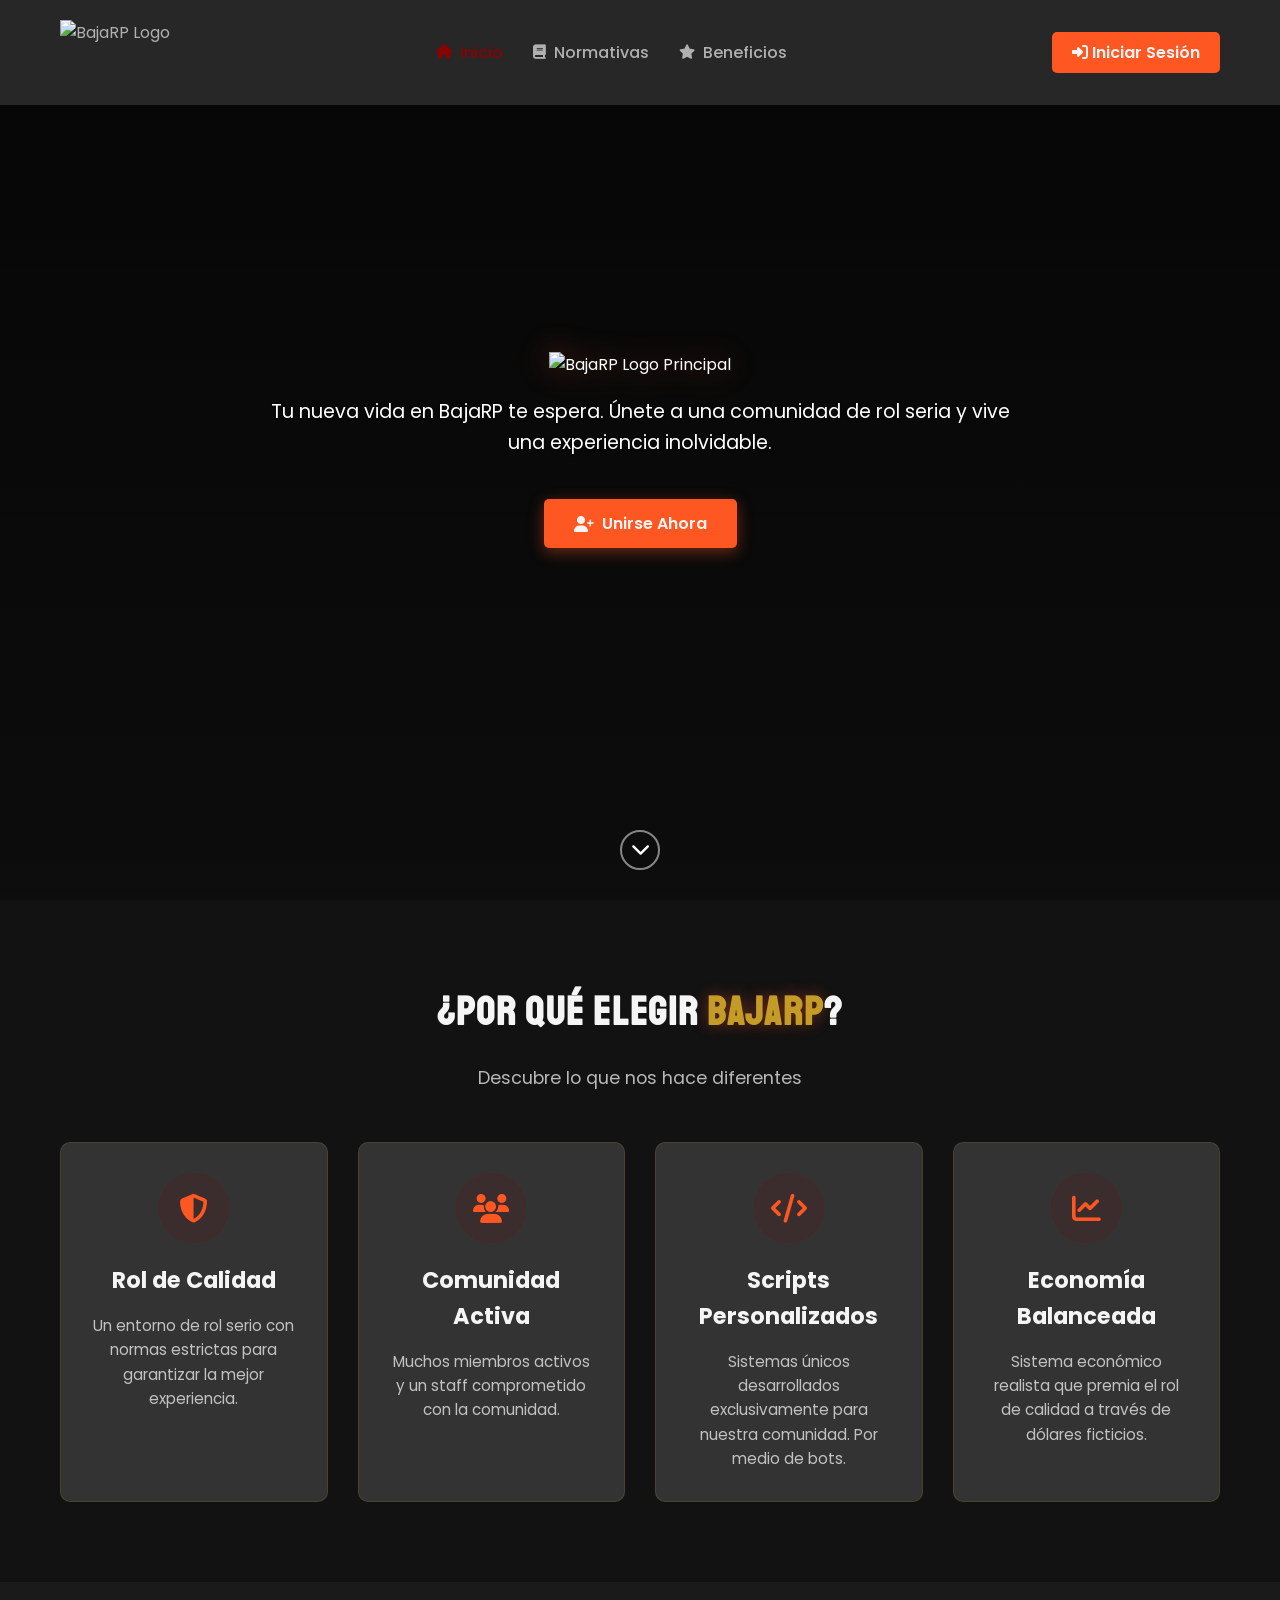
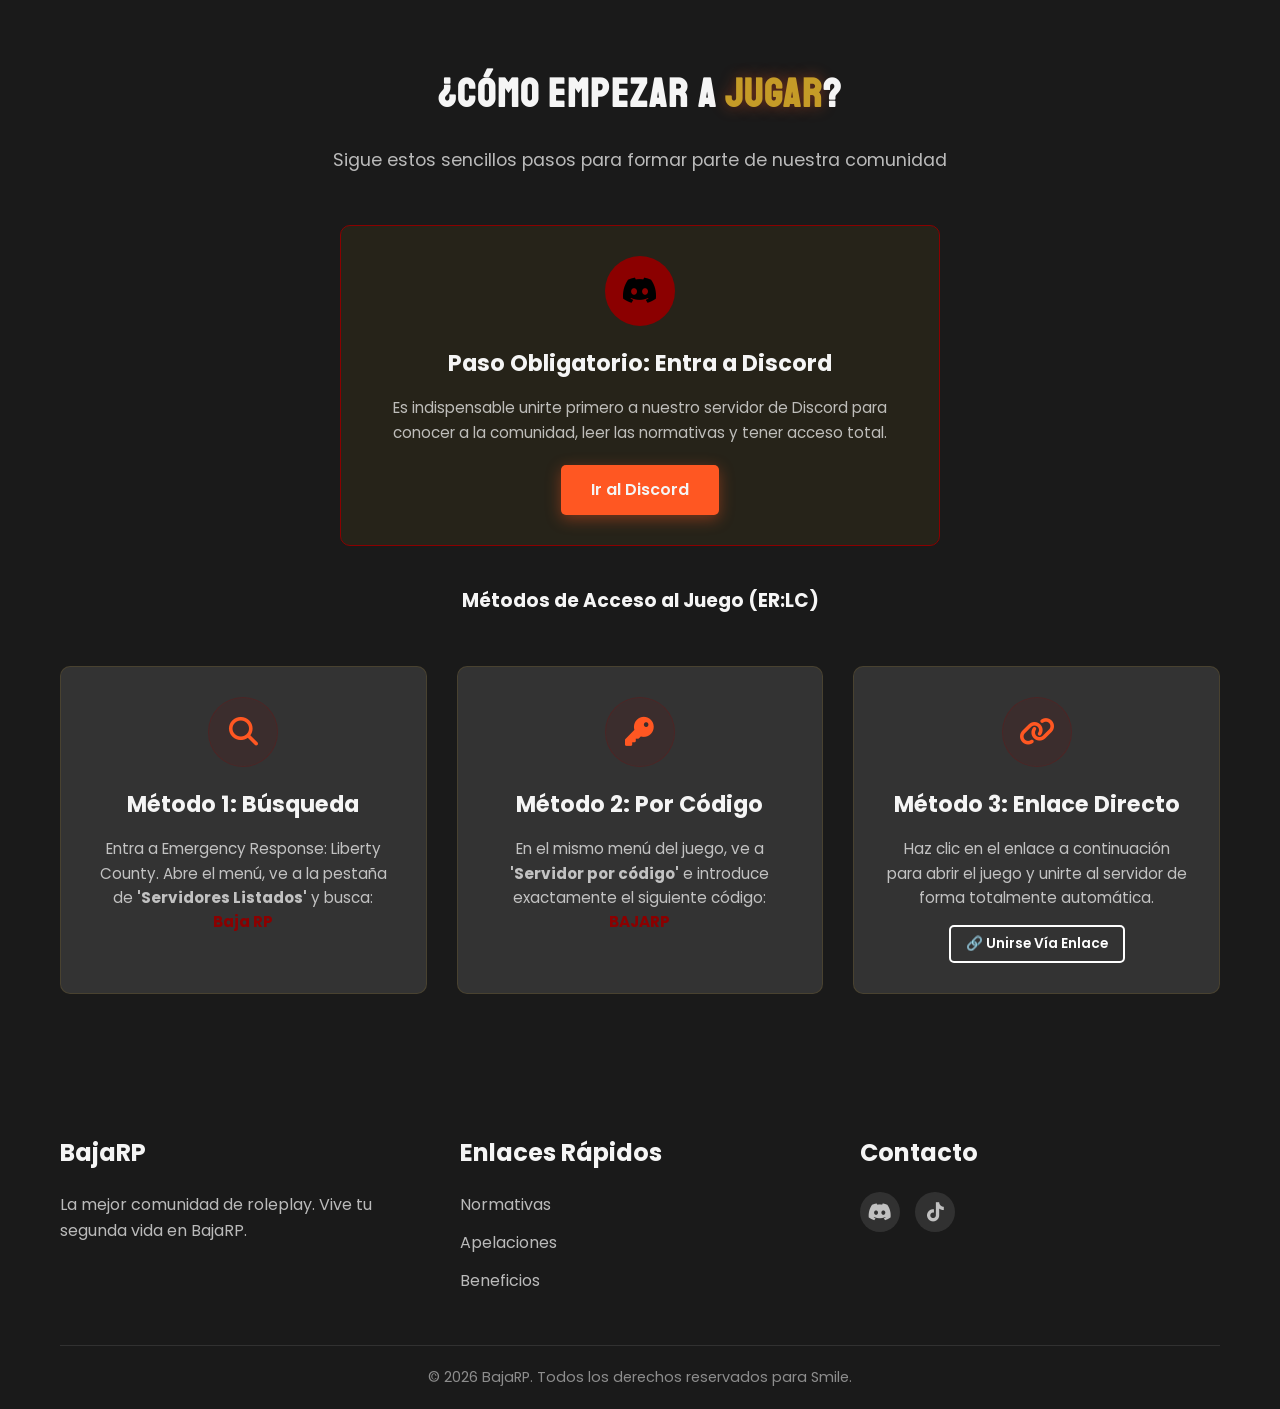
==== public/index.html @ ff9155d1 "Version estable de BajaRP Bot + Dashboard" ====
<!DOCTYPE html>
<html lang="es" data-theme="dark">

<head>
    <meta charset="UTF-8">
    <meta name="viewport" content="width=device-width, initial-scale=1.0">
    <meta name="description"
        content="BajaRP - Comunidad de rol serio en Emergency Response: Liberty County. Vive una experiencia única en BajaRP.">
    <meta name="keywords" content="Roblox, ER:LC, Roleplay, BajaRP, Comunidad de Rol">
    <title>BajaRP</title>
    <link rel="preconnect" href="https://fonts.googleapis.com">
    <link rel="preconnect" href="https://fonts.gstatic.com" crossorigin>
    <link
        href="https://fonts.googleapis.com/css2?family=Poppins:wght@300;400;500;600;700&family=Staatliches&display=swap"
        rel="stylesheet">
    <link rel="stylesheet" href="https://cdnjs.cloudflare.com/ajax/libs/font-awesome/6.4.0/css/all.min.css">
    <link rel="stylesheet" href="index.css">
    <link rel="icon"
        href="https://media.discordapp.net/attachments/1481747743230656571/1500738582866821270/bajaRP_logo-Photoroom.png?ex=69f98738&is=69f835b8&hm=70794989a9d25b7117a9d58a9d01a7d89463a1d4f2e08ca070c6a3346f572433&=&format=webp&quality=lossless&width=1133&height=800"
        type="image/x-icon">

</head>

<body>

    <!-- Navbar -->
    <nav class="navbar">
        <div class="container navbar-content">
            <a href="index.html" class="logo-link">
                <img src="https://media.discordapp.net/attachments/1481747743230656571/1500738582866821270/bajaRP_logo-Photoroom.png?ex=69f98738&is=69f835b8&hm=70794989a9d25b7117a9d58a9d01a7d89463a1d4f2e08ca070c6a3346f572433&=&format=webp&quality=lossless&width=1133&height=800"
                    alt="BajaRP Logo" class="logo">
            </a>

            <div class="mobile-menu-btn">
                <i class="fas fa-bars"></i>
            </div>

            <ul class="nav-links">
                <li><a href="index.html" class="active"><i class="fas fa-home"></i> Inicio</a></li>
                <li><a href="normativas.html"><i class="fas fa-book"></i> Normativas</a></li>
                <li><a href="beneficios.html"><i class="fas fa-star"></i> Beneficios</a></li>
                <li class="mobile-only"><a href="/auth/discord" class="nav-cta"><i class="fas fa-sign-in-alt"></i> Iniciar Sesión</a>
                </li>
            </ul>

            <div class="nav-actions">
                <a href="/auth/discord" class="nav-cta"><i class="fas fa-sign-in-alt"></i> Iniciar Sesión</a>
            </div>
        </div>
    </nav>

    <!-- Hero Section -->
    <section id="inicio" class="parallax">
        <div class="overlay"></div>
        <div class="text-content">
            <img src="https://media.discordapp.net/attachments/1481747743230656571/1500738582866821270/bajaRP_logo-Photoroom.png?ex=69f98738&is=69f835b8&hm=70794989a9d25b7117a9d58a9d01a7d89463a1d4f2e08ca070c6a3346f572433&=&format=webp&quality=lossless&width=1133&height=800"
                 alt="BajaRP Logo Principal" class="hero-logo" data-aos="fade-down" data-aos-duration="800">
            <p data-aos="fade-up" data-aos-duration="800" data-aos-delay="200">Tu nueva vida en BajaRP
                te espera. Únete a una comunidad de rol seria y vive una experiencia inolvidable.</p>
            <div class="cta-buttons" data-aos="fade-up" data-aos-duration="800" data-aos-delay="400">
                <a href="https://discord.gg/wjvk7D4Jxx" class="join-btn"><i class="fas fa-user-plus"></i> Unirse
                    Ahora</a>
            </div>
        </div>

        <a href="#features" class="scroll-down" data-aos="fade-up" data-aos-duration="1000" data-aos-delay="600">
            <i class="fas fa-chevron-down"></i>
        </a>
    </section>

    <!-- Features Section -->
    <section id="features" class="section">
        <div class="container">
            <h2 class="section-title" data-aos="fade-up">¿Por qué elegir <span>BajaRP</span>?</h2>
            <p class="section-subtitle" data-aos="fade-up" data-aos-delay="200">Descubre lo que nos hace diferentes</p>

            <div class="features-grid">
                <div class="feature-card" data-aos="fade-up" data-aos-delay="300">
                    <div class="feature-icon">
                        <i class="fas fa-shield-alt"></i>
                    </div>
                    <h3>Rol de Calidad</h3>
                    <p>Un entorno de rol serio con normas estrictas para garantizar la mejor experiencia.</p>
                </div>

                <div class="feature-card" data-aos="fade-up" data-aos-delay="400">
                    <div class="feature-icon">
                        <i class="fas fa-users"></i>
                    </div>
                    <h3>Comunidad Activa</h3>
                    <p>Muchos miembros activos y un staff comprometido con la comunidad.</p>
                </div>

                <div class="feature-card" data-aos="fade-up" data-aos-delay="500">
                    <div class="feature-icon">
                        <i class="fas fa-code"></i>
                    </div>
                    <h3>Scripts Personalizados</h3>
                    <p>Sistemas únicos desarrollados exclusivamente para nuestra comunidad. Por medio de bots.</p>
                </div>

                <div class="feature-card" data-aos="fade-up" data-aos-delay="600">
                    <div class="feature-icon">
                        <i class="fas fa-chart-line"></i>
                    </div>
                    <h3>Economía Balanceada</h3>
                    <p>Sistema económico realista que premia el rol de calidad a través de dólares ficticios.</p>
                </div>
            </div>
        </div>
    </section>

    <!-- Cómo Unirse Section -->
    <section id="join-steps" class="section dark-section">
        <div class="container">
            <h2 class="section-title" data-aos="fade-up">¿Cómo empezar a <span>Jugar</span>?</h2>
            <p class="section-subtitle" data-aos="fade-up" data-aos-delay="200">Sigue estos sencillos pasos para formar
                parte de nuestra comunidad</p>

            <div class="feature-card" data-aos="fade-up" data-aos-delay="300"
                style="max-width: 600px; margin: 0 auto 40px; background: rgba(255,184,0,0.05); border: 1px solid var(--primary-color);">
                <div class="feature-icon" style="background: var(--primary-color); color: #000;">
                    <i class="fab fa-discord"></i>
                </div>
                <h3>Paso Obligatorio: Entra a Discord</h3>
                <p>Es indispensable unirte primero a nuestro servidor de Discord para conocer a la comunidad, leer las
                    normativas y tener acceso total.</p>
                <a href="https://discord.gg/wjvk7D4Jxx" class="join-btn" style="margin-top: 20px;">Ir al Discord</a>
            </div>

            <h3 style="text-align: center; color: var(--text-light); margin-bottom: 30px;" data-aos="fade-up">Métodos de
                Acceso al Juego (ER:LC)</h3>

            <div class="features-grid">
                <div class="feature-card" data-aos="fade-up" data-aos-delay="400">
                    <div class="feature-icon">
                        <i class="fas fa-search"></i>
                    </div>
                    <h3>Método 1: Búsqueda</h3>
                    <p>Entra a Emergency Response: Liberty County. Abre el menú, ve a la pestaña de <strong>'Servidores
                            Listados'</strong> y busca: <br><strong style="color: var(--primary-color);">Baja
                            RP</strong></p>
                </div>

                <div class="feature-card" data-aos="fade-up" data-aos-delay="500">
                    <div class="feature-icon">
                        <i class="fas fa-key"></i>
                    </div>
                    <h3>Método 2: Por Código</h3>
                    <p>En el mismo menú del juego, ve a <strong>'Servidor por código'</strong> e introduce exactamente
                        el siguiente código: <br><strong style="color: var(--primary-color);">BAJARP</strong></p>
                </div>

                <div class="feature-card" data-aos="fade-up" data-aos-delay="600">
                    <div class="feature-icon">
                        <i class="fas fa-link"></i>
                    </div>
                    <h3>Método 3: Enlace Directo</h3>
                    <p>Haz clic en el enlace a continuación para abrir el juego y unirte al servidor de forma totalmente
                        automática.</p>
                    <a href="https://policeroleplay.community/join?code=BAJARP" class="secondary-btn"
                        style="margin-top: 15px; font-size: 0.85rem; padding: 6px 15px;">🔗 Unirse Vía Enlace</a>
                </div>
            </div>
        </div>
    </section>

    <!-- Footer -->
    <footer class="footer">
        <div class="container">
            <div class="footer-grid">
                <div class="footer-col">
                    <h3>BajaRP</h3>
                    <p>La mejor comunidad de roleplay. Vive tu segunda vida en BajaRP.</p>
                </div>

                <div class="footer-col">
                    <h3>Enlaces Rápidos</h3>
                    <ul>
                        <li><a href="normativas.html">Normativas</a></li>
                        <li><a href="apelaciones.html">Apelaciones</a></li>
                        <li><a href="beneficios.html">Beneficios</a></li>
                    </ul>
                </div>

                <div class="footer-col">
                    <h3>Contacto</h3>
                    <div class="social-links">
                        <a href="https://discord.gg/wjvk7D4Jxx"><i class="fab fa-discord"></i></a>
                        <a href="https://www.tiktok.com/@bajarpofficial"><i class="fab fa-tiktok"></i></a>
                    </div>
                </div>
            </div>

            <div class="footer-bottom">
                <p>&copy; 2026 BajaRP. Todos los derechos reservados para Smile.</p>
            </div>
        </div>
    </footer>

    <!-- Scripts -->
    <script src="https://cdnjs.cloudflare.com/ajax/libs/aos/2.3.4/aos.js"></script>
    <script src="script.js"></script>
</body>

</html>
---- public/index.css ----
/* Variables de colores */
:root {
    --primary-color: #8B0000;
    /* Rojo Carmesí oscuro */
    --secondary-color: #FF5722;
    /* Naranja Resplandor */
    --gold-color: #C59B27;
    /* Oro Viejo / Bronce */
    --dark-bg: #121212;
    /* Negro Carbón */
    --darker-bg: #1A1A1A;
    --card-bg: #333333;
    --accent-glow: rgba(255, 87, 34, 0.4);
    --text-color: #B0B0B0;
    --text-light: #F5F5F5;
    --text-dark: #333333;
    --success-color: #2ECC71;
    --warning-color: #F39C12;
    --danger-color: #8B0000;
    --info-color: #00BFFF;
}


/* Estilos base */
* {
    margin: 0;
    padding: 0;
    box-sizing: border-box;
}

body {
    font-family: 'Poppins', sans-serif;
    background-color: var(--dark-bg);
    color: var(--text-color);
    line-height: 1.6;
    overflow-x: hidden;
}

a {
    text-decoration: none;
    color: inherit;
}

ul {
    list-style: none;
}

img {
    max-width: 100%;
    height: auto;
}

.container {
    width: 100%;
    max-width: 1200px;
    margin: 0 auto;
    padding: 0 20px;
}

.section {
    padding: 80px 0;
}

.section-title {
    font-size: 2.5rem;
    text-align: center;
    margin-bottom: 20px;
    color: var(--text-light);
}

.section-title span {
    color: var(--primary-color);
}

.section-subtitle {
    font-size: 1.1rem;
    text-align: center;
    margin-bottom: 50px;
    color: rgba(255, 255, 255, 0.7);
}

.dark-section {
    background-color: var(--darker-bg);
}

/* Preloader */
.preloader {
    position: fixed;
    top: 0;
    left: 0;
    width: 100%;
    height: 100%;
    background-color: var(--dark-bg);
    display: flex;
    justify-content: center;
    align-items: center;
    z-index: 9999;
    transition: opacity 0.5s ease;
}

.preloader.fade-out {
    opacity: 0;
}

.loader {
    width: 50px;
    height: 50px;
    border: 5px solid rgba(255, 255, 255, 0.1);
    border-radius: 50%;
    border-top-color: var(--primary-color);
    animation: spin 1s ease-in-out infinite;
}

@keyframes spin {
    to {
        transform: rotate(360deg);
    }
}

/* Navbar */
.navbar {
    position: fixed;
    top: 0;
    left: 0;
    width: 100%;
    background-color: transparent;
    z-index: 1000;
    transition: all 0.4s ease;
    padding: 20px 0;
}

.navbar.scrolled {
    background-color: rgba(26, 26, 26, 0.7);
    backdrop-filter: blur(15px);
    -webkit-backdrop-filter: blur(15px);
    padding: 10px 0;
    box-shadow: 0 4px 30px rgba(0, 0, 0, 0.5);
    border-bottom: 1px solid rgba(255, 255, 255, 0.05);
}

.navbar-content {
    display: flex;
    justify-content: space-between;
    align-items: center;
}

.logo-link {
    display: flex;
    align-items: center;
    gap: 10px;
}

.logo {
    height: 65px;
    width: auto;
    object-fit: contain;
}

.logo-text {
    font-size: 1.5rem;
    font-weight: 700;
    color: var(--text-light);
}

.nav-links {
    display: flex;
    gap: 30px;
}

.nav-links li a {
    font-weight: 500;
    transition: color 0.3s ease;
    display: flex;
    align-items: center;
    gap: 8px;
}

.nav-links li a:hover,
.nav-links li a.active {
    color: var(--primary-color);
}

.nav-links li a i {
    font-size: 0.9rem;
}

.nav-cta {
    background-color: var(--primary-color);
    color: white;
    padding: 8px 20px;
    border-radius: 5px;
    font-weight: 600;
    transition: all 0.3s ease;
}

.nav-cta:hover {
    background-color: var(--secondary-color);
    transform: translateY(-2px);
    box-shadow: 0 5px 15px rgba(255, 87, 34, 0.3);
}

.mobile-menu-btn {
    display: none;
    font-size: 1.5rem;
    cursor: pointer;
}

/* Hero Section */
.parallax {
    position: relative;
    height: 100vh;
    min-height: 600px;
    background: url('imgs/fondo1.png') no-repeat center center;
    background-size: cover;
    background-attachment: fixed;
    display: flex;
    align-items: center;
    justify-content: center;
    text-align: center;
    color: white;
}

.overlay {
    position: absolute;
    top: 0;
    left: 0;
    width: 100%;
    height: 100%;
    background: linear-gradient(to bottom, rgba(0, 0, 0, 0.7), rgba(0, 0, 0, 0.3));
}

.text-content {
    position: relative;
    z-index: 1;
    max-width: 800px;
    padding: 0 20px;
}

.text-content h1 {
    font-size: 3.5rem;
    margin-bottom: 20px;
    text-shadow: 0 2px 5px rgba(0, 0, 0, 0.3);
}

.hero-logo {
    max-width: 450px;
    width: 100%;
    height: auto;
    margin-bottom: 20px;
    filter: drop-shadow(0 0 15px var(--accent-glow));
}

.text-content h1 span {
    color: var(--primary-color);
}

.text-content p {
    font-size: 1.2rem;
    margin-bottom: 40px;
    text-shadow: 0 1px 3px rgba(0, 0, 0, 0.3);
}

.cta-buttons {
    display: flex;
    gap: 20px;
    justify-content: center;
    flex-wrap: wrap;
}

.join-btn,
.secondary-btn {
    padding: 12px 30px;
    border-radius: 5px;
    font-weight: 600;
    transition: all 0.3s ease;
    display: inline-flex;
    align-items: center;
    gap: 8px;
}

.join-btn {
    background-color: var(--primary-color);
    color: white;
}

.join-btn:hover {
    background-color: var(--primary-color);
    transform: translateY(-3px);
    box-shadow: 0 5px 15px rgba(255, 87, 34, 0.4);
}

.secondary-btn {
    background-color: transparent;
    border: 2px solid white;
    color: white;
}

.secondary-btn:hover {
    background-color: rgba(255, 255, 255, 0.1);
    transform: translateY(-3px);
}

.scroll-down {
    position: absolute;
    bottom: 30px;
    left: 50%;
    transform: translateX(-50%);
    width: 40px;
    height: 40px;
    border-radius: 50%;
    border: 2px solid rgba(255, 255, 255, 0.5);
    display: flex;
    align-items: center;
    justify-content: center;
    color: white;
    font-size: 1.2rem;
    animation: bounce 2s infinite;
    cursor: pointer;
    transition: all 0.3s ease;
}

.scroll-down:hover {
    border-color: var(--primary-color);
    color: var(--primary-color);
}

@keyframes bounce {

    0%,
    20%,
    50%,
    80%,
    100% {
        transform: translateY(0) translateX(-50%);
    }

    40% {
        transform: translateY(-20px) translateX(-50%);
    }

    60% {
        transform: translateY(-10px) translateX(-50%);
    }
}

/* Features Section */
.features-grid {
    display: grid;
    grid-template-columns: repeat(auto-fit, minmax(250px, 1fr));
    gap: 30px;
    margin-top: 50px;
}

.feature-card {
    background-color: var(--card-bg);
    padding: 30px;
    border-radius: 10px;
    text-align: center;
    border: 1px solid rgba(197, 155, 39, 0.15); /* Borde sutil en dorado */
    transition: transform 0.3s ease, box-shadow 0.3s ease;
}

.feature-card:hover {
    transform: translateY(-10px);
    box-shadow: 0 10px 20px rgba(0, 0, 0, 0.2);
}

.feature-icon {
    width: 70px;
    height: 70px;
    background: rgba(139, 0, 0, 0.1);
    border-radius: 50%;
    display: flex;
    align-items: center;
    justify-content: center;
    margin: 0 auto 20px;
    font-size: 1.8rem;
    color: var(--secondary-color); /* Naranja resplandor */
}

.feature-card h3 {
    font-size: 1.4rem;
    margin-bottom: 15px;
    color: var(--text-light);
}

.feature-card p {
    font-size: 0.95rem;
    color: rgba(255, 255, 255, 0.7);
}

/* Stats Section */
.stats-grid {
    display: grid;
    grid-template-columns: repeat(auto-fit, minmax(200px, 1fr));
    gap: 30px;
    text-align: center;
}

.stat-item {
    padding: 30px;
    background-color: rgba(255, 255, 255, 0.05);
    border-radius: 10px;
}

.stat-number {
    font-size: 3.5rem;
    font-weight: 700;
    color: var(--primary-color);
    margin-bottom: 10px;
}

.stat-label {
    font-size: 1.1rem;
    color: rgba(255, 255, 255, 0.8);
}

/* Footer */
.footer {
    background-color: var(--darker-bg);
    padding: 60px 0 0;
}

.footer-grid {
    display: grid;
    grid-template-columns: repeat(auto-fit, minmax(250px, 1fr));
    gap: 40px;
    margin-bottom: 40px;
}

.footer-col h3 {
    color: var(--text-light);
    font-size: 1.5rem;
    margin-bottom: 20px;
}

.footer-col p {
    color: rgba(255, 255, 255, 0.7);
    margin-bottom: 20px;
    line-height: 1.6;
}

.social-links {
    display: flex;
    gap: 15px;
}

.social-links a {
    width: 40px;
    height: 40px;
    border-radius: 50%;
    background-color: rgba(255, 255, 255, 0.1);
    display: flex;
    align-items: center;
    justify-content: center;
    font-size: 1.2rem;
    transition: all 0.3s ease;
}

.social-links a:hover {
    background-color: var(--primary-color);
    color: white;
    transform: translateY(-3px);
}

.footer-col ul li {
    margin-bottom: 12px;
}

.footer-col ul li i {
    width: 20px;
    text-align: center;
    margin-right: 8px;
    color: var(--primary-color);
}

.footer-col a {
    color: rgba(255, 255, 255, 0.7);
    transition: color 0.3s ease;
}

.footer-col a:hover {
    color: var(--primary-color);
}

.footer-bottom {
    padding: 20px 0;
    border-top: 1px solid rgba(255, 255, 255, 0.1);
    text-align: center;
    color: rgba(255, 255, 255, 0.5);
    font-size: 0.9rem;
}

/* Responsive */
@media (max-width: 992px) {
    .section-title {
        font-size: 2.2rem;
    }

    .text-content h1 {
        font-size: 3rem;
    }
}

@media (max-width: 768px) {
    .mobile-menu-btn {
        display: block;
    }

    .nav-links {
        position: fixed;
        top: 80px;
        left: -100%;
        width: 100%;
        height: calc(100vh - 80px);
        background-color: var(--darker-bg);
        flex-direction: column;
        align-items: center;
        justify-content: center;
        gap: 30px;
        transition: left 0.3s ease;
    }

    .nav-links.active {
        left: 0;
    }

    .section {
        padding: 60px 0;
    }

    .section-title {
        font-size: 2rem;
    }

    .text-content h1 {
        font-size: 2.5rem;
    }

    .text-content p {
        font-size: 1rem;
    }

    .cta-buttons {
        flex-direction: column;
        gap: 15px;
    }

    .join-btn,
    .secondary-btn {
        width: 100%;
        justify-content: center;
    }

    .stats-grid {
        grid-template-columns: repeat(2, 1fr);
    }
}

@media (max-width: 576px) {
    .section-title {
        font-size: 1.8rem;
    }

    .text-content h1 {
        font-size: 2rem;
    }

    .feature-card {
        padding: 20px;
    }

    .stat-item {
        padding: 20px;
    }

    .stat-number {
        font-size: 2.5rem;
    }

    .footer-grid {
        grid-template-columns: 1fr;
    }
}

/* Nuevos Estilos desde HTML */
h1,
h2,
.logo-text,
.stat-number {
    font-family: 'Staatliches', cursive;
    letter-spacing: 2px;
}

.section-title span,
.text-content h1 span {
    color: var(--gold-color);
    text-shadow: 0 0 15px var(--accent-glow);
}

.join-btn {
    background: var(--secondary-color);
    color: var(--text-light);
    border: none;
    box-shadow: 0 4px 15px rgba(255, 87, 34, 0.4);
}

.join-btn:hover {
    background: #FF8C00;
    box-shadow: 0 6px 20px rgba(255, 87, 34, 0.6);
}

.feature-icon {
    color: var(--secondary-color);
    background: rgba(139, 0, 0, 0.1);
    border: 1px solid rgba(139, 0, 0, 0.2);
}

.navbar {
    background-color: rgba(42, 42, 42, 0.95);
}

.nav-cta {
    background: var(--secondary-color);
    color: var(--text-light);
}

.stat-number {
    color: var(--gold-color);
    text-shadow: 0 0 10px var(--accent-glow);
}

.navbar-content {
    display: grid;
    grid-template-columns: auto 1fr auto;
    align-items: center;
    gap: 20px;
}

.nav-links {
    justify-content: center;
}

.nav-actions {
    display: flex;
    align-items: center;
}

.mobile-only {
    display: none;
}

@media (max-width: 768px) {
    .navbar-content {
        display: flex;
        justify-content: space-between;
    }

    .nav-actions {
        display: none;
    }

    .mobile-only {
        display: block;
        margin-top: 15px;
    }
}
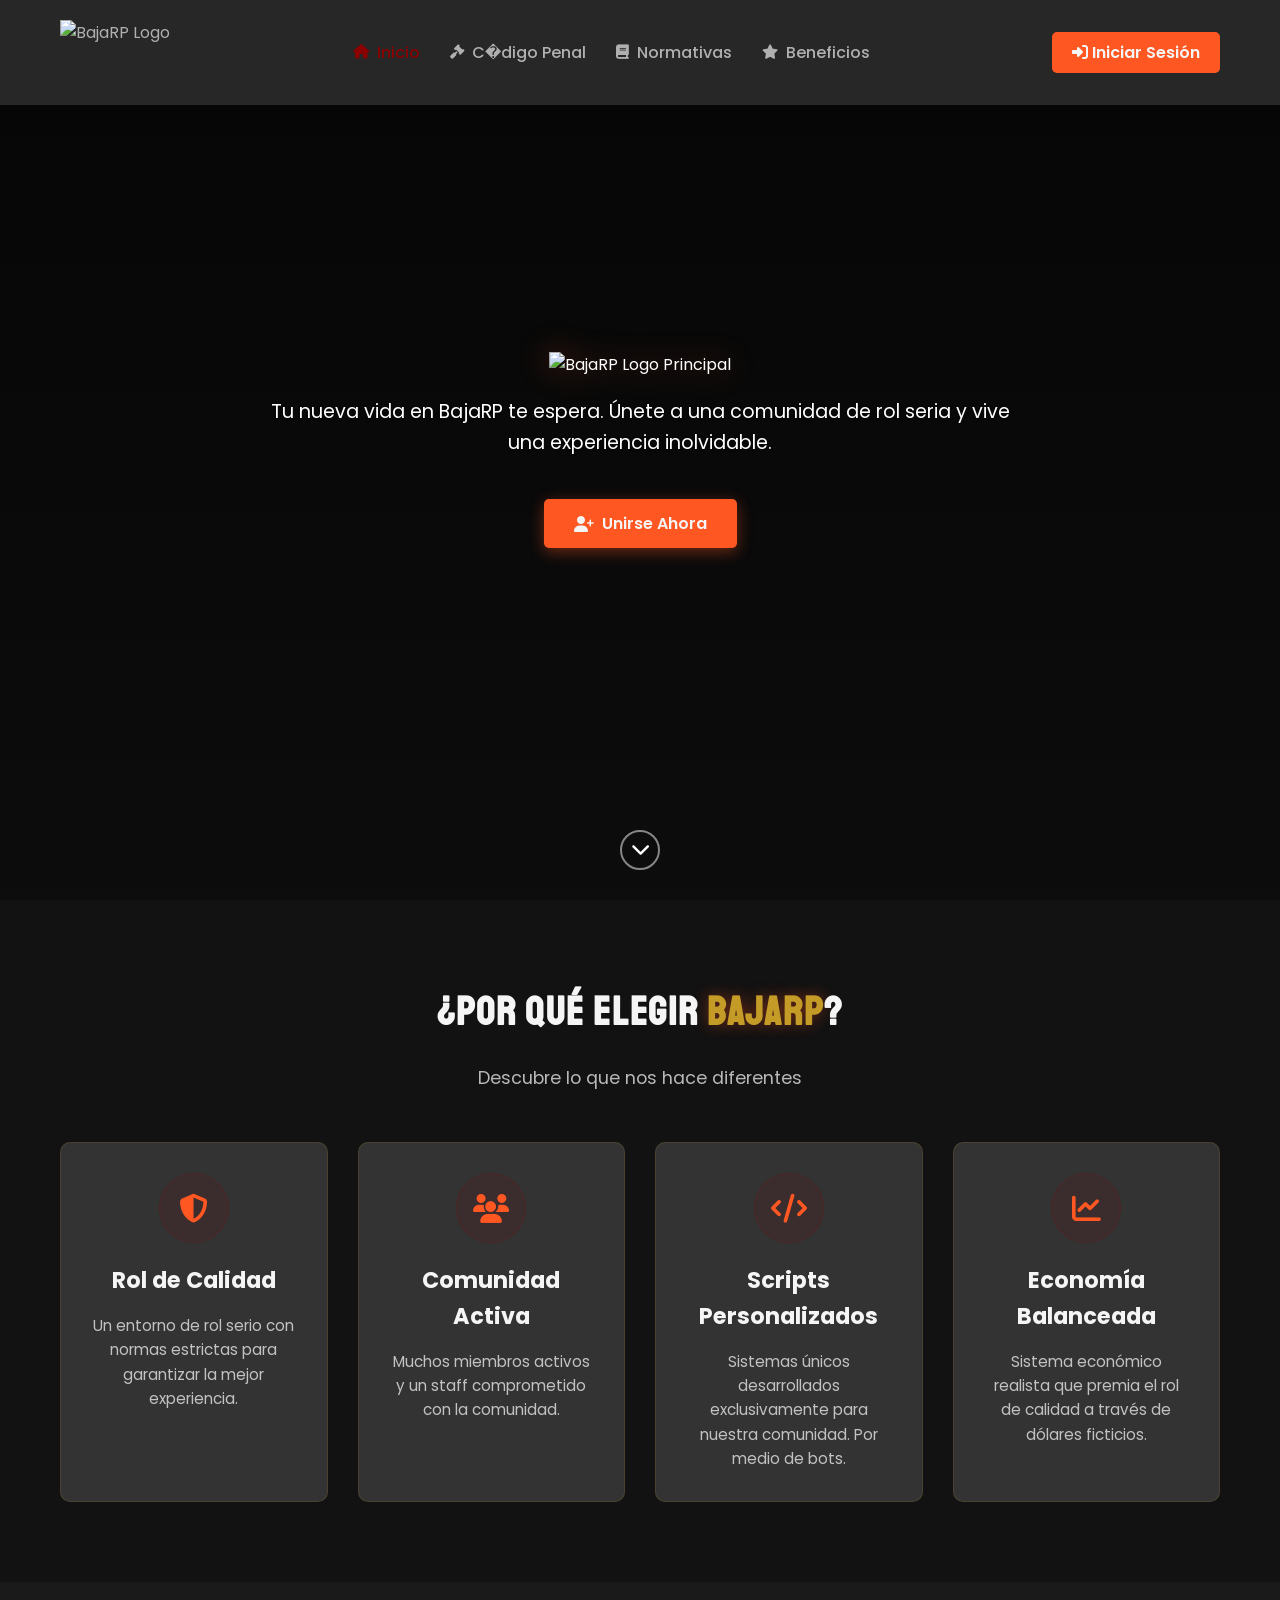
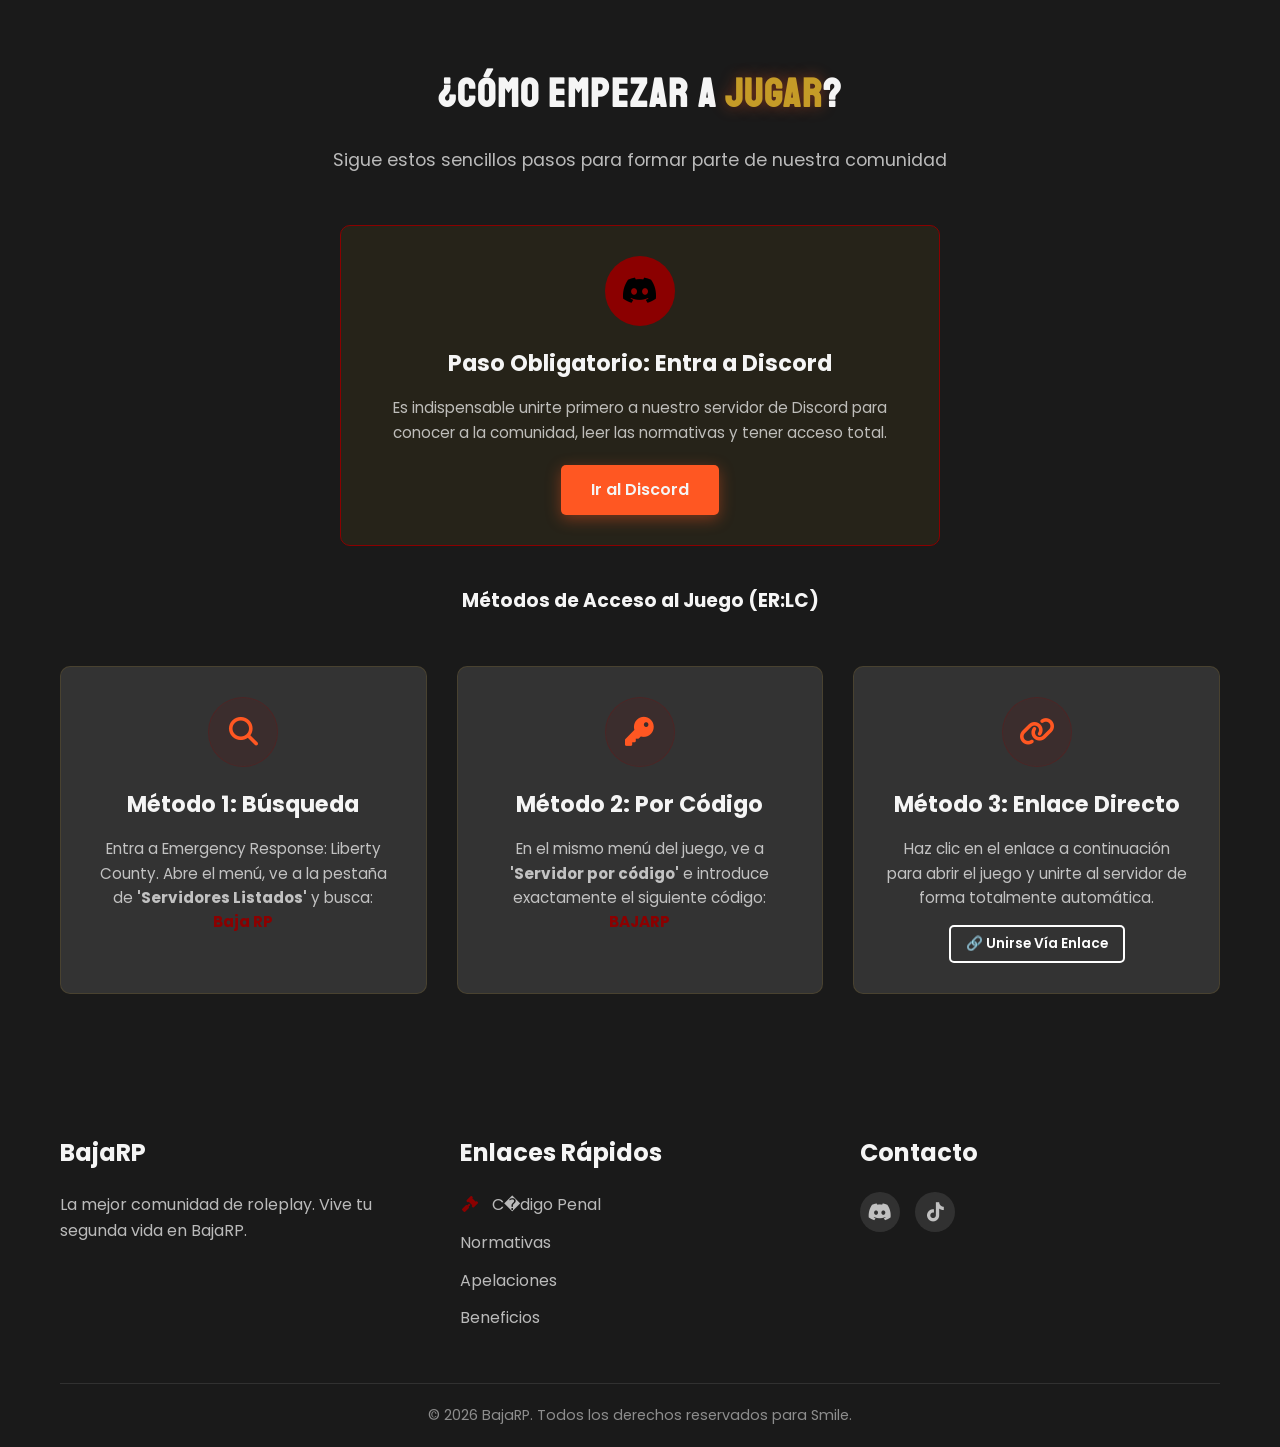
==== commit bdbb9785: "Añadir página de Código Penal" ====
--- a/public/index.html
+++ b/public/index.html
@@ -16,7 +16,7 @@
     <link rel="stylesheet" href="https://cdnjs.cloudflare.com/ajax/libs/font-awesome/6.4.0/css/all.min.css">
     <link rel="stylesheet" href="index.css">
     <link rel="icon"
-        href="https://media.discordapp.net/attachments/1481747743230656571/1500738582866821270/bajaRP_logo-Photoroom.png?ex=69f98738&is=69f835b8&hm=70794989a9d25b7117a9d58a9d01a7d89463a1d4f2e08ca070c6a3346f572433&=&format=webp&quality=lossless&width=1133&height=800"
+        href="/imgs/logo.png"
         type="image/x-icon">
 
 </head>
@@ -27,7 +27,7 @@
     <nav class="navbar">
         <div class="container navbar-content">
             <a href="index.html" class="logo-link">
-                <img src="https://media.discordapp.net/attachments/1481747743230656571/1500738582866821270/bajaRP_logo-Photoroom.png?ex=69f98738&is=69f835b8&hm=70794989a9d25b7117a9d58a9d01a7d89463a1d4f2e08ca070c6a3346f572433&=&format=webp&quality=lossless&width=1133&height=800"
+                <img src="/imgs/logo.png"
                     alt="BajaRP Logo" class="logo">
             </a>
 
@@ -37,6 +37,7 @@
 
             <ul class="nav-links">
                 <li><a href="index.html" class="active"><i class="fas fa-home"></i> Inicio</a></li>
+                <li><a href="codigo_penal.html"><i class="fas fa-gavel"></i> C�digo Penal</a></li>
                 <li><a href="normativas.html"><i class="fas fa-book"></i> Normativas</a></li>
                 <li><a href="beneficios.html"><i class="fas fa-star"></i> Beneficios</a></li>
                 <li class="mobile-only"><a href="/auth/discord" class="nav-cta"><i class="fas fa-sign-in-alt"></i> Iniciar Sesión</a>
@@ -53,7 +54,7 @@
     <section id="inicio" class="parallax">
         <div class="overlay"></div>
         <div class="text-content">
-            <img src="https://media.discordapp.net/attachments/1481747743230656571/1500738582866821270/bajaRP_logo-Photoroom.png?ex=69f98738&is=69f835b8&hm=70794989a9d25b7117a9d58a9d01a7d89463a1d4f2e08ca070c6a3346f572433&=&format=webp&quality=lossless&width=1133&height=800"
+            <img src="/imgs/logo.png"
                  alt="BajaRP Logo Principal" class="hero-logo" data-aos="fade-down" data-aos-duration="800">
             <p data-aos="fade-up" data-aos-duration="800" data-aos-delay="200">Tu nueva vida en BajaRP
                 te espera. Únete a una comunidad de rol seria y vive una experiencia inolvidable.</p>
@@ -177,7 +178,8 @@
                 <div class="footer-col">
                     <h3>Enlaces Rápidos</h3>
                     <ul>
-                        <li><a href="normativas.html">Normativas</a></li>
+                        <li><a href="codigo_penal.html"><i class="fas fa-gavel"></i> C�digo Penal</a></li>
+                <li><a href="normativas.html">Normativas</a></li>
                         <li><a href="apelaciones.html">Apelaciones</a></li>
                         <li><a href="beneficios.html">Beneficios</a></li>
                     </ul>
@@ -203,4 +205,5 @@
     <script src="script.js"></script>
 </body>
 
-</html>+</html>
+
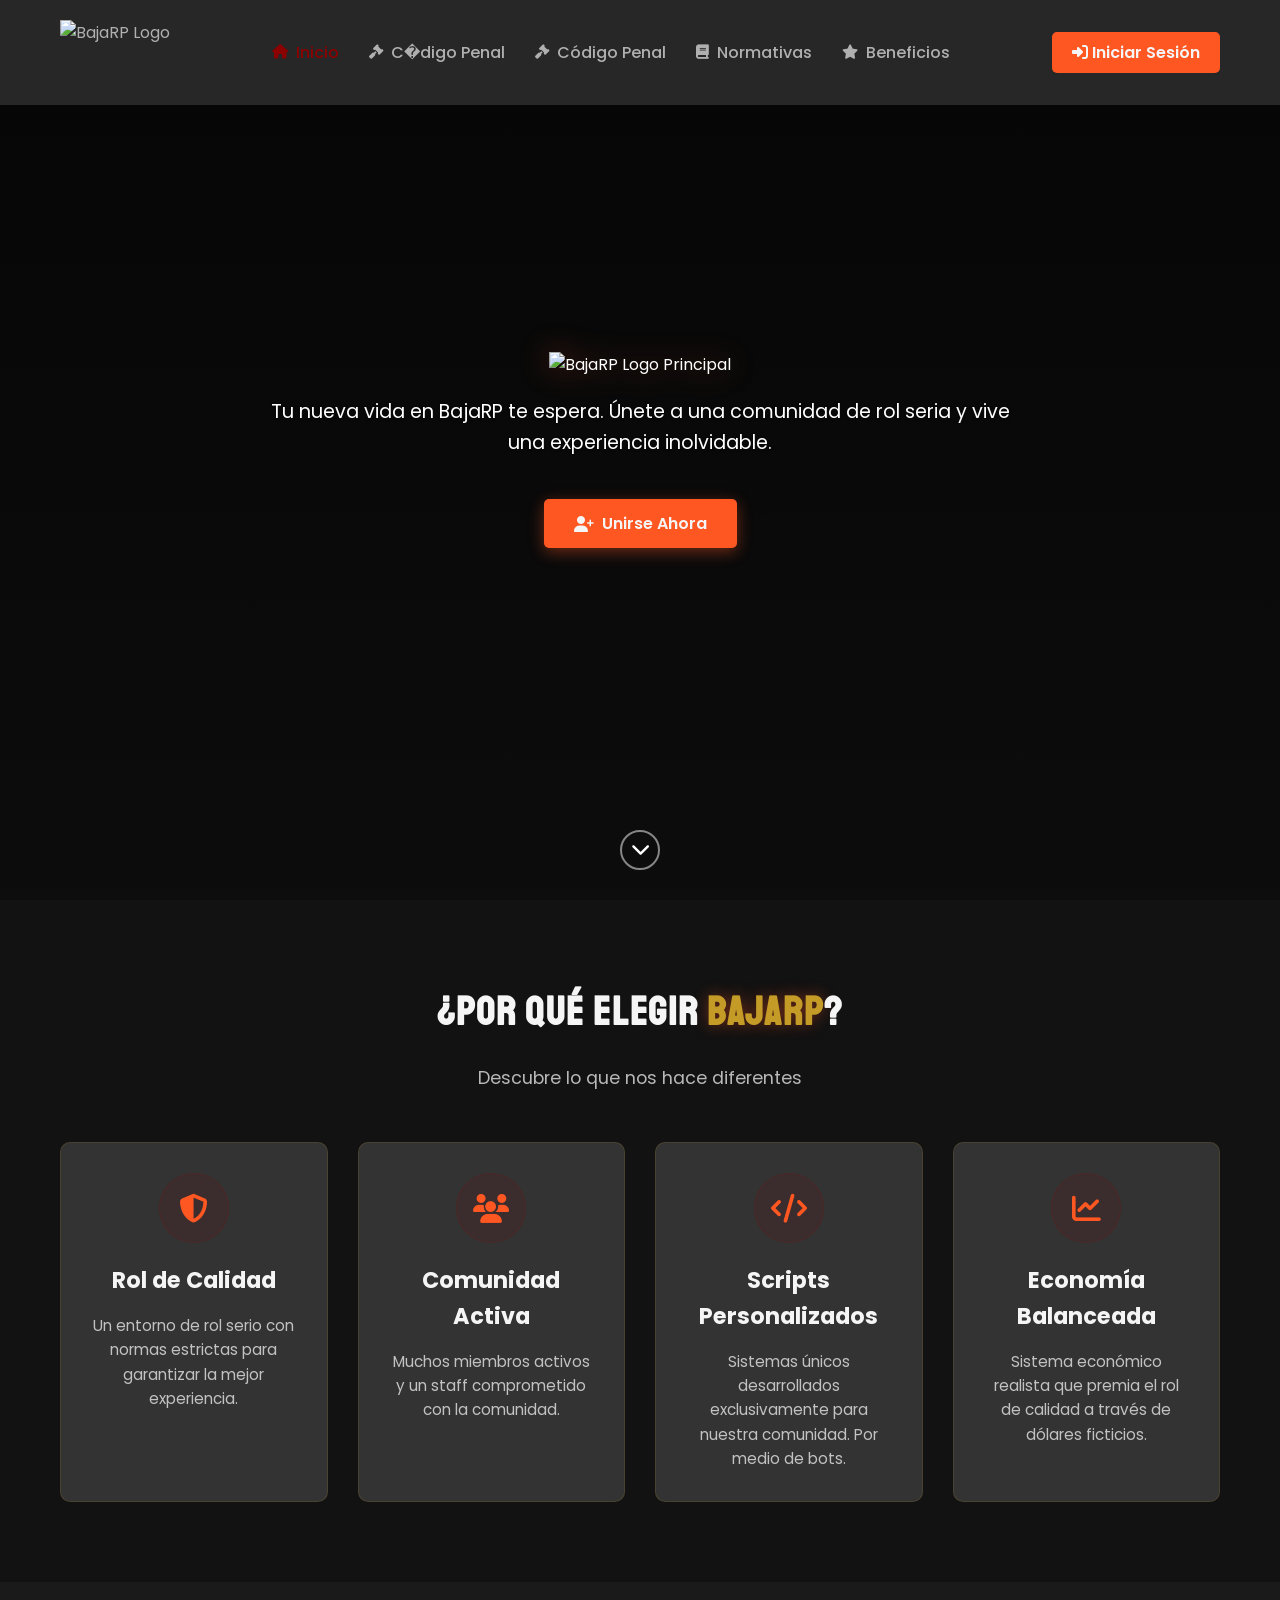
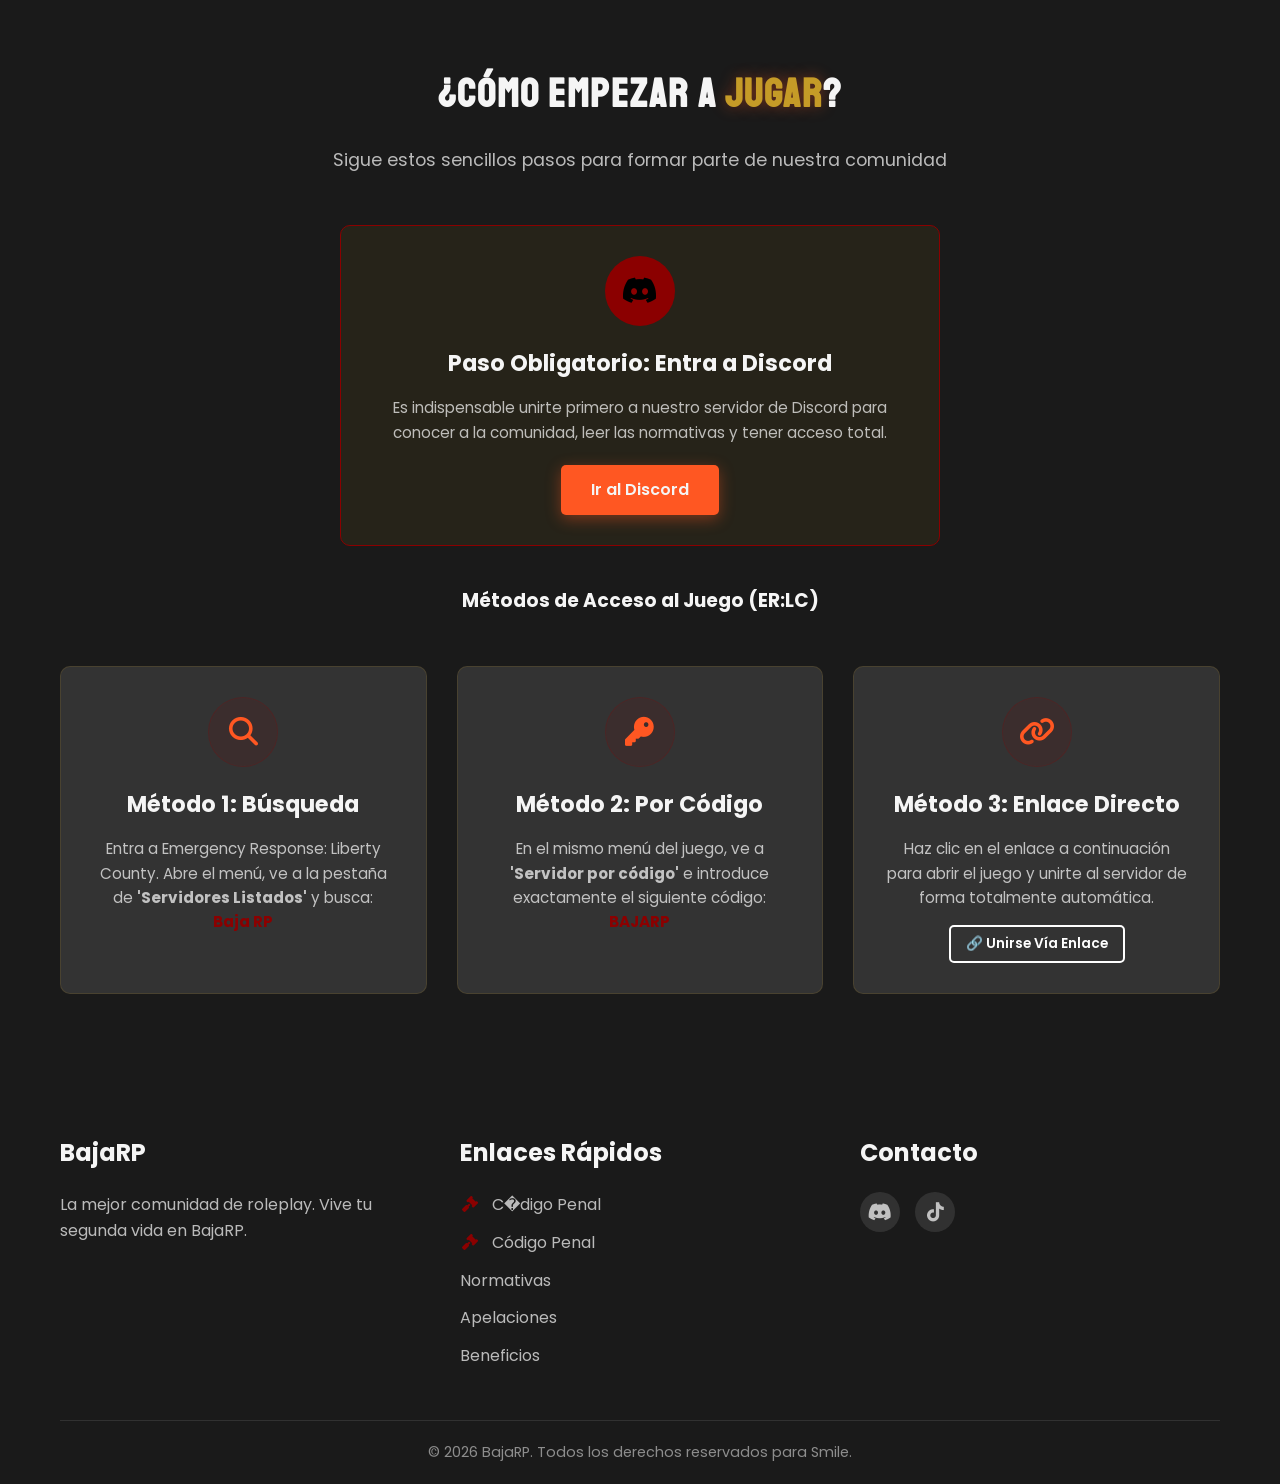
==== commit 6d5c17ea: "Fix UTF-8 encoding issues with CÃ³digo Penal" ====
--- a/public/index.html
+++ b/public/index.html
@@ -1,4 +1,4 @@
-<!DOCTYPE html>
+﻿<!DOCTYPE html>
 <html lang="es" data-theme="dark">
 
 <head>
@@ -38,6 +38,7 @@
             <ul class="nav-links">
                 <li><a href="index.html" class="active"><i class="fas fa-home"></i> Inicio</a></li>
                 <li><a href="codigo_penal.html"><i class="fas fa-gavel"></i> C�digo Penal</a></li>
+                <li><a href="codigo_penal.html"><i class="fas fa-gavel"></i> Código Penal</a></li>
                 <li><a href="normativas.html"><i class="fas fa-book"></i> Normativas</a></li>
                 <li><a href="beneficios.html"><i class="fas fa-star"></i> Beneficios</a></li>
                 <li class="mobile-only"><a href="/auth/discord" class="nav-cta"><i class="fas fa-sign-in-alt"></i> Iniciar Sesión</a>
@@ -179,6 +180,7 @@
                     <h3>Enlaces Rápidos</h3>
                     <ul>
                         <li><a href="codigo_penal.html"><i class="fas fa-gavel"></i> C�digo Penal</a></li>
+                <li><a href="codigo_penal.html"><i class="fas fa-gavel"></i> Código Penal</a></li>
                 <li><a href="normativas.html">Normativas</a></li>
                         <li><a href="apelaciones.html">Apelaciones</a></li>
                         <li><a href="beneficios.html">Beneficios</a></li>
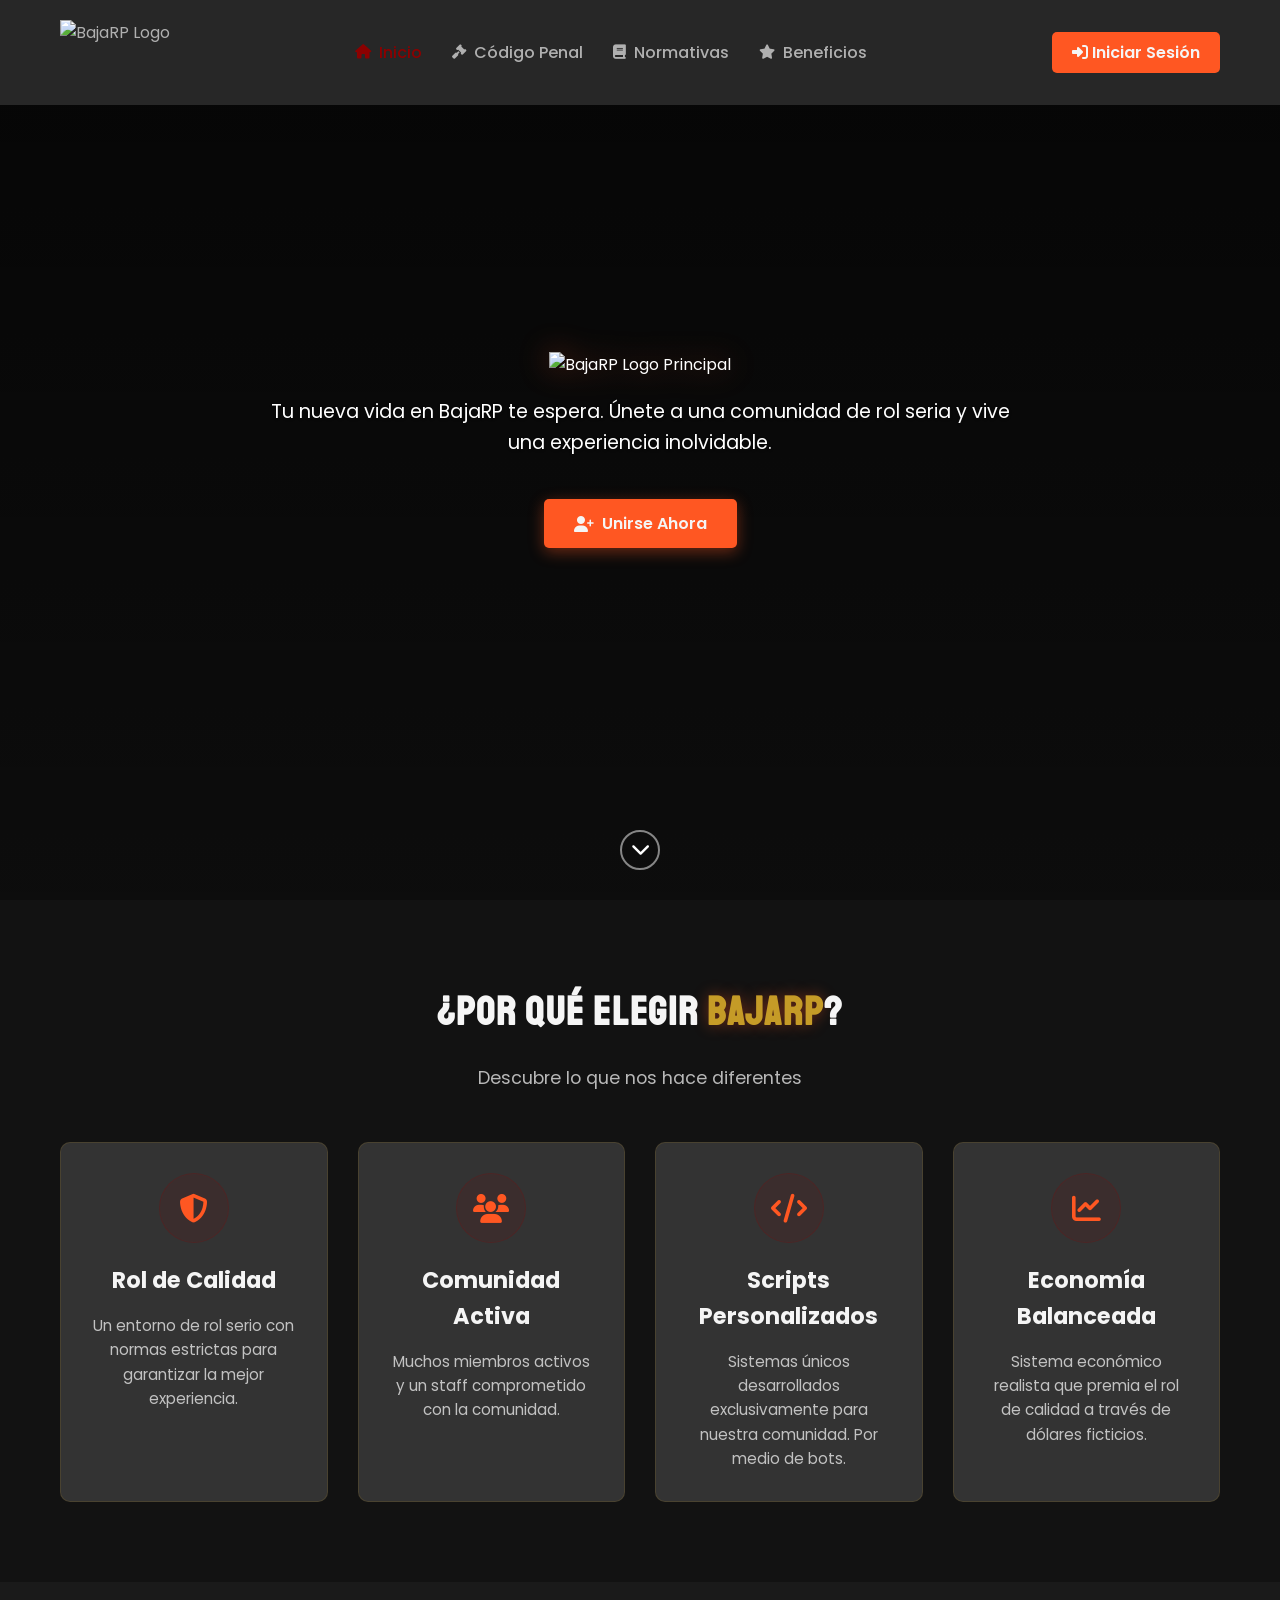
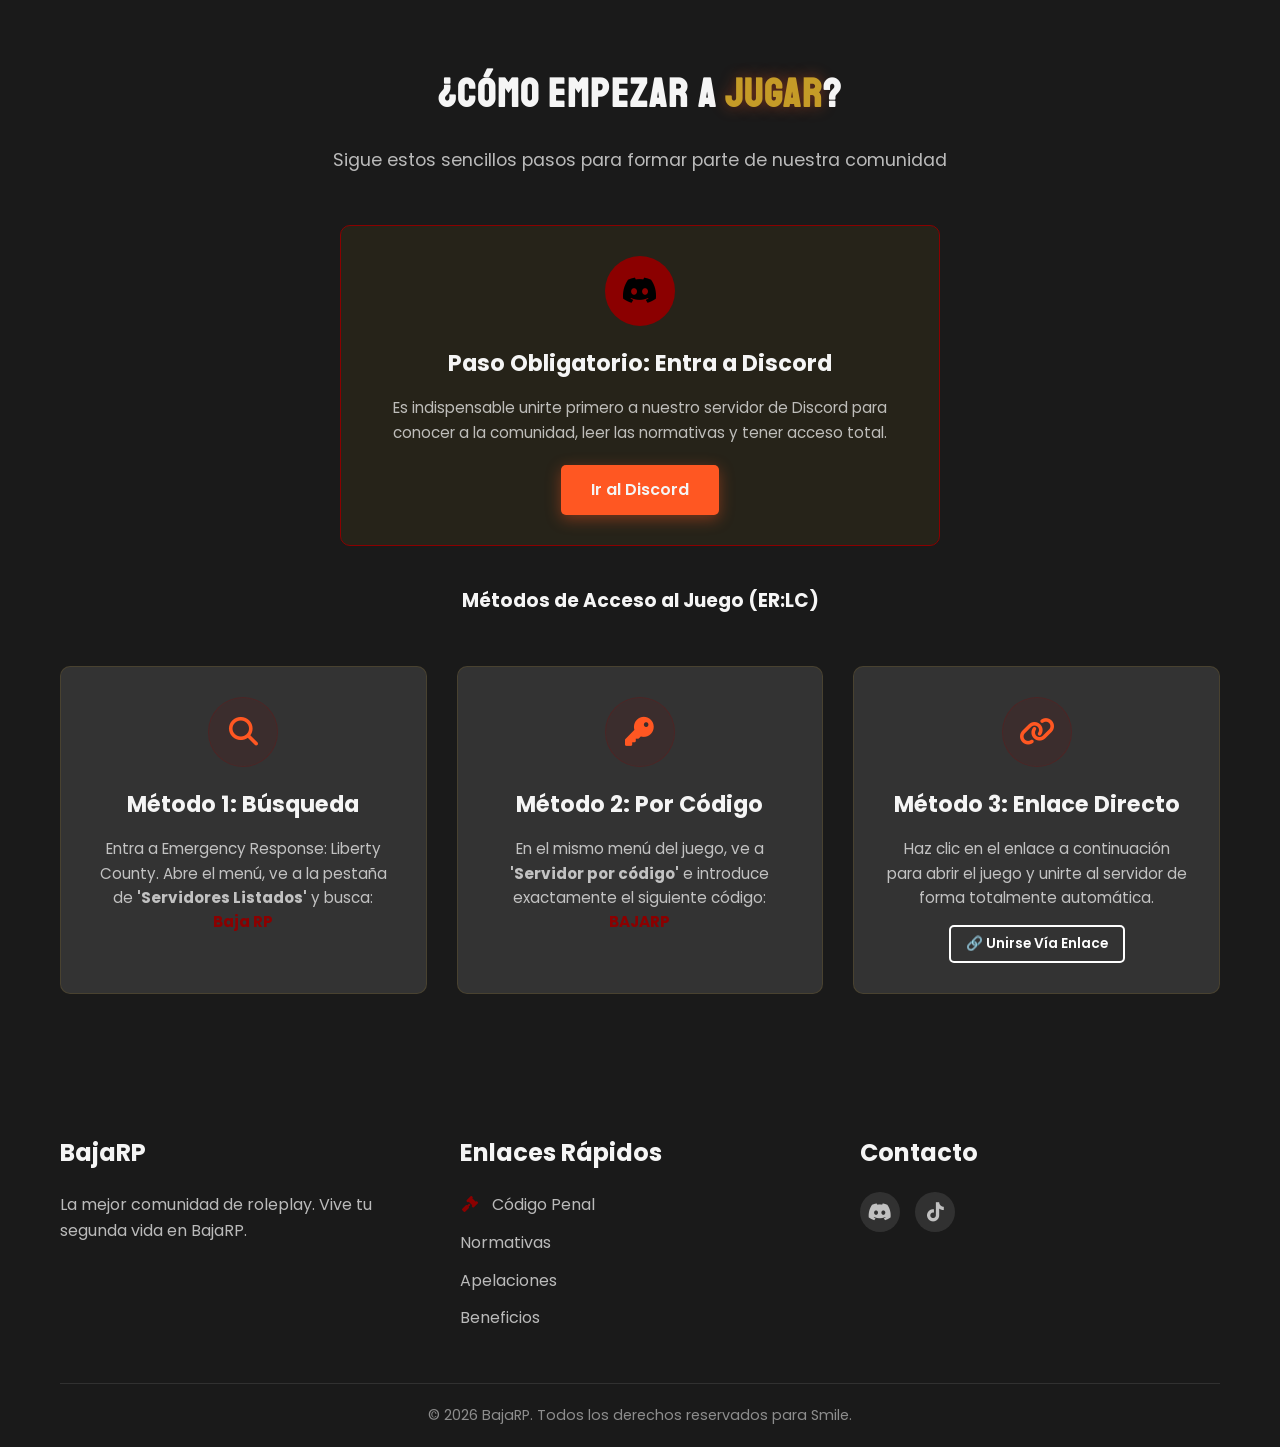
==== commit e13bfaaf: "Fix dashboard layout, add tabs, fix nav links" ====
--- a/public/index.html
+++ b/public/index.html
@@ -1,4 +1,4 @@
-﻿<!DOCTYPE html>
+<!DOCTYPE html>
 <html lang="es" data-theme="dark">
 
 <head>
@@ -37,8 +37,7 @@
 
             <ul class="nav-links">
                 <li><a href="index.html" class="active"><i class="fas fa-home"></i> Inicio</a></li>
-                <li><a href="codigo_penal.html"><i class="fas fa-gavel"></i> C�digo Penal</a></li>
-                <li><a href="codigo_penal.html"><i class="fas fa-gavel"></i> Código Penal</a></li>
+                                                <li><a href="codigo_penal.html"><i class="fas fa-gavel"></i> Código Penal</a></li>
                 <li><a href="normativas.html"><i class="fas fa-book"></i> Normativas</a></li>
                 <li><a href="beneficios.html"><i class="fas fa-star"></i> Beneficios</a></li>
                 <li class="mobile-only"><a href="/auth/discord" class="nav-cta"><i class="fas fa-sign-in-alt"></i> Iniciar Sesión</a>
@@ -179,8 +178,7 @@
                 <div class="footer-col">
                     <h3>Enlaces Rápidos</h3>
                     <ul>
-                        <li><a href="codigo_penal.html"><i class="fas fa-gavel"></i> C�digo Penal</a></li>
-                <li><a href="codigo_penal.html"><i class="fas fa-gavel"></i> Código Penal</a></li>
+                                                        <li><a href="codigo_penal.html"><i class="fas fa-gavel"></i> Código Penal</a></li>
                 <li><a href="normativas.html">Normativas</a></li>
                         <li><a href="apelaciones.html">Apelaciones</a></li>
                         <li><a href="beneficios.html">Beneficios</a></li>
